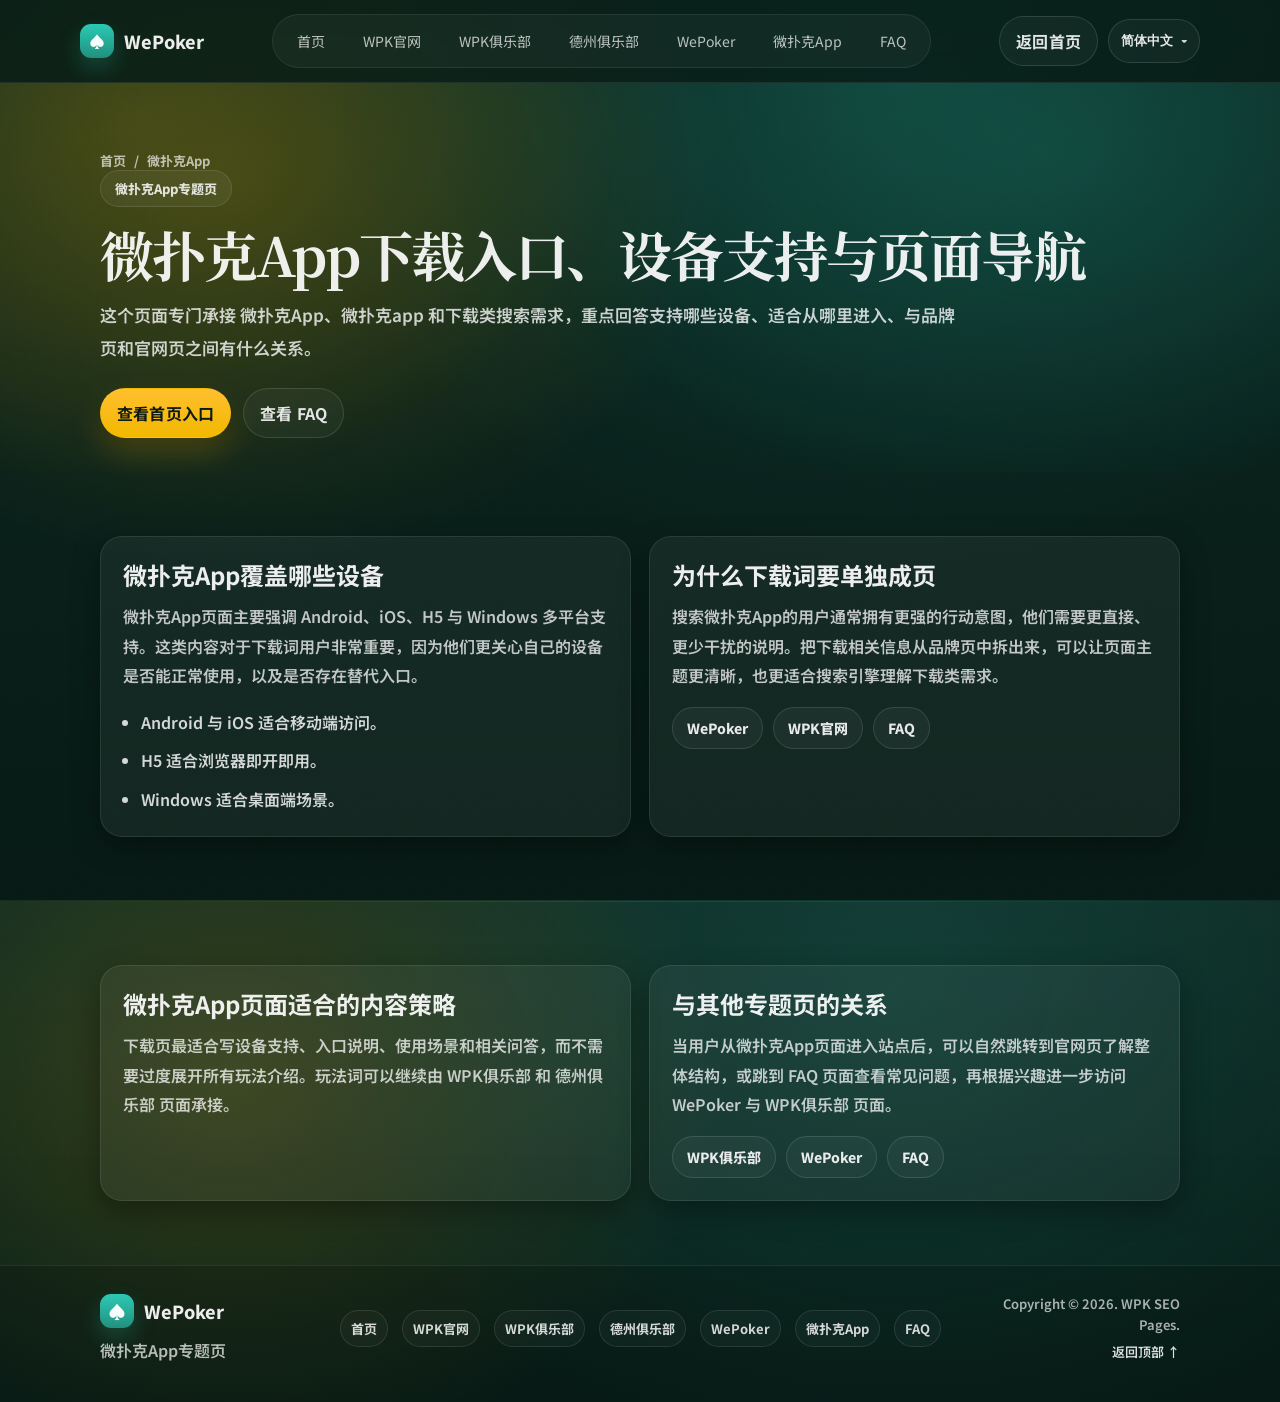
==== wepoker-app/index.html @ 03ce66b7 "feat: add multi-page seo landing pages" ====
<!doctype html>
<html lang="zh-CN">
  <head>
    <meta charset="UTF-8" />
    <meta name="viewport" content="width=device-width,initial-scale=1" />
    <title>微扑克App页面 - 微扑克App下载、设备支持与入口说明</title>
    <meta
      name="description"
      content="微扑克App页面聚焦微扑克App下载意图，说明 Android、iOS、H5、Windows 多平台支持、入口结构与相关页面，适合承接 微扑克app 与下载类关键词。"
    />
    <meta name="robots" content="index,follow,max-image-preview:large" />
    <link rel="canonical" href="https://wpk-seo.pages.dev/wepoker-app/" />
    <meta property="og:type" content="website" />
    <meta property="og:title" content="微扑克App页面 - 微扑克App下载、设备支持与入口说明" />
    <meta
      property="og:description"
      content="聚焦微扑克App下载意图，说明 Android、iOS、H5、Windows 多平台支持与入口结构。"
    />
    <meta property="og:url" content="https://wpk-seo.pages.dev/wepoker-app/" />
    <meta property="og:image" content="https://wpk-seo.pages.dev/static/banner_1_mobile.png" />
    <meta name="twitter:card" content="summary_large_image" />
    <script type="application/ld+json">
      {
        "@context": "https://schema.org",
        "@type": "WebPage",
        "name": "微扑克App页面",
        "url": "https://wpk-seo.pages.dev/wepoker-app/",
        "description": "微扑克App页面聚焦微扑克App下载意图，说明 Android、iOS、H5、Windows 多平台支持与入口结构。",
        "inLanguage": "zh-CN"
      }
    </script>
    <link rel="preconnect" href="https://fonts.googleapis.com" />
    <link rel="preconnect" href="https://fonts.gstatic.com" crossorigin />
    <link
      href="https://fonts.googleapis.com/css2?family=Noto+Sans+SC:wght@300;400;500;600;700&family=Noto+Serif+SC:wght@400;600;700&display=swap"
      rel="stylesheet"
    />
    <link rel="stylesheet" href="../styles/site.css" />
  </head>
  <body>
    <div class="grain" aria-hidden="true"></div>
    <header class="topbar" data-topbar>
      <div class="container topbar-inner">
        <a class="brand" href="/" aria-label="返回首页"><span class="brand-mark" aria-hidden="true">♠</span><span class="brand-text">WePoker</span></a>
        <nav class="nav" aria-label="站点导航">
          <a class="nav-link" href="/">首页</a><a class="nav-link" href="/wpk/">WPK官网</a><a class="nav-link" href="/wpk-club/">WPK俱乐部</a><a class="nav-link" href="/dezhou-club/">德州俱乐部</a><a class="nav-link" href="/wepoker/">WePoker</a><a class="nav-link" href="/wepoker-app/">微扑克App</a><a class="nav-link" href="/faq/">FAQ</a>
        </nav>
        <div class="topbar-actions">
          <a class="btn btn-ghost topbar-download" href="/">返回首页</a>
          <button class="btn btn-ghost topbar-support" type="button" data-topbar-support>在线客服</button>
          <button class="icon-btn" type="button" data-menu-trigger aria-label="打开菜单" aria-expanded="false" aria-controls="mobile-menu"><span class="burger" aria-hidden="true"><span></span></span></button>
          <div class="lang" data-lang>
            <button class="lang-btn" type="button" data-lang-btn aria-expanded="false" aria-controls="lang-menu"><span class="lang-btn-label" data-lang-label>简体中文</span><span class="lang-caret" aria-hidden="true">▾</span></button>
            <div class="lang-menu" id="lang-menu" data-lang-menu hidden>
              <button class="lang-item" type="button" data-lang-item="简体中文">简体中文</button>
              <button class="lang-item" type="button" data-lang-item="繁体中文">繁体中文</button>
              <button class="lang-item" type="button" data-lang-item="English">English</button>
            </div>
          </div>
        </div>
      </div>
      <div class="mobile-menu" id="mobile-menu" data-mobile-menu hidden>
        <div class="container mobile-menu-inner">
          <a class="mobile-link" href="/">首页</a><a class="mobile-link" href="/wpk/">WPK官网</a><a class="mobile-link" href="/wpk-club/">WPK俱乐部</a><a class="mobile-link" href="/dezhou-club/">德州俱乐部</a><a class="mobile-link" href="/wepoker/">WePoker</a><a class="mobile-link" href="/wepoker-app/">微扑克App</a><a class="mobile-link" href="/faq/">FAQ</a>
        </div>
      </div>
    </header>
    <main>
      <section class="page-hero">
        <div class="container">
          <div class="breadcrumb"><a href="/">首页</a><span>/</span><span>微扑克App</span></div>
          <div class="page-kicker">微扑克App专题页</div>
          <h1 class="page-title">微扑克App下载入口、设备支持与页面导航</h1>
          <p class="page-lead">这个页面专门承接 微扑克App、微扑克app 和下载类搜索需求，重点回答支持哪些设备、适合从哪里进入、与品牌页和官网页之间有什么关系。</p>
          <div class="page-actions"><a class="btn btn-primary" href="/">查看首页入口</a><a class="btn btn-ghost" href="/faq/">查看 FAQ</a></div>
        </div>
      </section>
      <section class="section">
        <div class="container page-grid">
          <article class="content-card">
            <h2>微扑克App覆盖哪些设备</h2>
            <p>微扑克App页面主要强调 Android、iOS、H5 与 Windows 多平台支持。这类内容对于下载词用户非常重要，因为他们更关心自己的设备是否能正常使用，以及是否存在替代入口。</p>
            <ul class="page-list">
              <li>Android 与 iOS 适合移动端访问。</li>
              <li>H5 适合浏览器即开即用。</li>
              <li>Windows 适合桌面端场景。</li>
            </ul>
          </article>
          <article class="content-card">
            <h2>为什么下载词要单独成页</h2>
            <p>搜索微扑克App的用户通常拥有更强的行动意图，他们需要更直接、更少干扰的说明。把下载相关信息从品牌页中拆出来，可以让页面主题更清晰，也更适合搜索引擎理解下载类需求。</p>
            <div class="inline-links"><a href="/wepoker/">WePoker</a><a href="/wpk/">WPK官网</a><a href="/faq/">FAQ</a></div>
          </article>
        </div>
      </section>
      <section class="section alt">
        <div class="container page-grid">
          <article class="content-card">
            <h2>微扑克App页面适合的内容策略</h2>
            <p>下载页最适合写设备支持、入口说明、使用场景和相关问答，而不需要过度展开所有玩法介绍。玩法词可以继续由 WPK俱乐部 和 德州俱乐部 页面承接。</p>
          </article>
          <article class="content-card">
            <h2>与其他专题页的关系</h2>
            <p>当用户从微扑克App页面进入站点后，可以自然跳转到官网页了解整体结构，或跳到 FAQ 页面查看常见问题，再根据兴趣进一步访问 WePoker 与 WPK俱乐部 页面。</p>
            <div class="inline-links"><a href="/wpk-club/">WPK俱乐部</a><a href="/wepoker/">WePoker</a><a href="/faq/">FAQ</a></div>
          </article>
        </div>
      </section>
    </main>
    <footer class="footer">
      <div class="container footer-inner">
        <div class="footer-brand"><div class="brand compact"><span class="brand-mark" aria-hidden="true">♠</span><span class="brand-text">WePoker</span></div><div class="footer-note">微扑克App专题页</div></div>
        <div class="footer-links"><a href="/">首页</a><a href="/wpk/">WPK官网</a><a href="/wpk-club/">WPK俱乐部</a><a href="/dezhou-club/">德州俱乐部</a><a href="/wepoker/">WePoker</a><a href="/wepoker-app/">微扑克App</a><a href="/faq/">FAQ</a></div>
        <div class="footer-meta"><div>Copyright © 2026. WPK SEO Pages.</div><a class="backtop" href="#">返回顶部 ↑</a></div>
      </div>
    </footer>
    <script type="module" src="../scripts/main.js"></script>
  </body>
</html>
---- styles/site.css ----
:root {
  --bg: #0a261f;
  --bg-2: #07201a;
  --panel: rgba(255, 255, 255, 0.06);
  --panel-2: rgba(255, 255, 255, 0.09);
  --text: rgba(255, 255, 255, 0.92);
  --muted: rgba(255, 255, 255, 0.72);
  --muted-2: rgba(255, 255, 255, 0.6);
  --gold: #f2b800;
  --gold-2: #ffbf2f;
  --mint: #2dd4bf;
  --shadow: 0 18px 50px rgba(0, 0, 0, 0.42);
  --shadow-soft: 0 10px 28px rgba(0, 0, 0, 0.34);
  --ring: 0 0 0 1px rgba(255, 255, 255, 0.12), 0 0 0 6px rgba(242, 184, 0, 0.14);
  --radius: 18px;
  --radius-sm: 14px;
  --container: 1120px;
  --serif: "Noto Serif SC", serif;
  --sans: "Noto Sans SC", ui-sans-serif, system-ui, -apple-system, "Segoe UI", sans-serif;
}

* {
  box-sizing: border-box;
}

html,
body {
  height: 100%;
}

html {
  scroll-behavior: smooth;
  background: radial-gradient(1000px 800px at 70% 10%, rgba(45, 212, 191, 0.13), transparent 60%),
    radial-gradient(900px 700px at 18% 20%, rgba(242, 184, 0, 0.18), transparent 55%),
    linear-gradient(180deg, var(--bg) 0%, #071a15 100%);
}

body {
  margin: 0;
  font-family: var(--sans);
  color: var(--text);
  overflow-x: hidden;
}

body.is-modal-open {
  overflow: hidden;
}

a {
  color: inherit;
  text-decoration: none;
}

:focus-visible {
  outline: 2px solid rgba(242, 184, 0, 0.85);
  outline-offset: 3px;
}

.container {
  width: 100%;
  max-width: var(--container);
  padding: 0 20px;
  margin: 0 auto;
}

.grain {
  position: fixed;
  inset: 0;
  pointer-events: none;
  opacity: 0.16;
  mix-blend-mode: overlay;
  background-image: url("data:image/svg+xml,%3Csvg xmlns='http://www.w3.org/2000/svg' width='120' height='120'%3E%3Cfilter id='n'%3E%3CfeTurbulence type='fractalNoise' baseFrequency='.9' numOctaves='2' stitchTiles='stitch'/%3E%3C/filter%3E%3Crect width='120' height='120' filter='url(%23n)' opacity='.25'/%3E%3C/svg%3E");
}

.topbar {
  position: sticky;
  top: 0;
  z-index: 50;
  backdrop-filter: blur(14px);
  background: rgba(8, 27, 22, 0.72);
  border-bottom: 1px solid rgba(255, 255, 255, 0.08);
}

.topbar-inner {
  display: flex;
  align-items: center;
  justify-content: space-between;
  gap: 18px;
  padding: 14px 0;
}

.brand {
  display: inline-flex;
  align-items: center;
  gap: 10px;
  font-weight: 800;
  letter-spacing: 0.2px;
}

.brand.compact {
  font-size: 18px;
}

.brand-mark {
  width: 34px;
  height: 34px;
  display: grid;
  place-items: center;
  border-radius: 11px;
  background: linear-gradient(180deg, rgba(45, 212, 191, 0.94), rgba(45, 212, 191, 0.62));
  color: rgba(255, 255, 255, 0.96);
  box-shadow: 0 10px 22px rgba(45, 212, 191, 0.22);
}

.brand-text {
  font-size: 18px;
}

.nav {
  display: flex;
  gap: 18px;
  align-items: center;
  padding: 8px 14px;
  border-radius: 999px;
  background: rgba(255, 255, 255, 0.04);
  border: 1px solid rgba(255, 255, 255, 0.08);
}

.nav-link {
  font-size: 14px;
  color: var(--muted);
  padding: 8px 10px;
  border-radius: 999px;
  transition: background 180ms ease, color 180ms ease;
}

.nav-link:hover {
  color: rgba(255, 255, 255, 0.92);
  background: rgba(255, 255, 255, 0.07);
}

.nav-link.is-active {
  color: rgba(255, 255, 255, 0.94);
  background: rgba(242, 184, 0, 0.14);
  box-shadow: 0 0 0 1px rgba(242, 184, 0, 0.2) inset;
}

.topbar-actions {
  display: flex;
  gap: 10px;
  align-items: center;
}

.topbar-support {
  display: none;
}

.lang {
  position: relative;
}

.lang-btn {
  display: inline-flex;
  align-items: center;
  gap: 8px;
  height: 44px;
  padding: 0 12px;
  border-radius: 999px;
  border: 1px solid rgba(255, 255, 255, 0.12);
  background: rgba(255, 255, 255, 0.04);
  color: rgba(255, 255, 255, 0.9);
  font-weight: 800;
  cursor: pointer;
  transition: background 160ms ease, transform 160ms ease;
}

.lang-btn:hover {
  background: rgba(255, 255, 255, 0.07);
  transform: translateY(-1px);
}

.lang-btn-label {
  font-size: 13px;
  white-space: nowrap;
}

.lang-caret {
  font-size: 12px;
  opacity: 0.9;
}

.lang-menu {
  position: absolute;
  right: 0;
  top: calc(100% + 10px);
  min-width: 140px;
  padding: 8px;
  border-radius: 16px;
  background: rgba(8, 27, 22, 0.92);
  border: 1px solid rgba(255, 255, 255, 0.12);
  box-shadow: var(--shadow);
  backdrop-filter: blur(14px);
}

.lang-item {
  width: 100%;
  text-align: left;
  padding: 10px 10px;
  border-radius: 12px;
  background: transparent;
  border: 0;
  color: rgba(255, 255, 255, 0.9);
  font-weight: 700;
  cursor: pointer;
  font-family: var(--sans);
}

.lang-item:hover {
  background: rgba(255, 255, 255, 0.06);
}

.btn {
  display: inline-flex;
  align-items: center;
  justify-content: center;
  gap: 10px;
  border-radius: 999px;
  padding: 12px 16px;
  font-weight: 700;
  letter-spacing: 0.2px;
  border: 1px solid transparent;
  transition: transform 160ms ease, box-shadow 160ms ease, background 160ms ease, border-color 160ms ease,
    color 160ms ease;
  user-select: none;
}

.btn:active {
  transform: translateY(1px);
}

.btn-primary {
  color: #0d1a16;
  background: linear-gradient(180deg, var(--gold-2), var(--gold));
  box-shadow: 0 14px 30px rgba(242, 184, 0, 0.22), 0 6px 12px rgba(0, 0, 0, 0.28);
}

.btn-primary:hover {
  box-shadow: 0 16px 38px rgba(242, 184, 0, 0.26), 0 8px 18px rgba(0, 0, 0, 0.32);
  transform: translateY(-1px);
}

.btn-ghost {
  color: rgba(255, 255, 255, 0.88);
  background: rgba(255, 255, 255, 0.04);
  border-color: rgba(255, 255, 255, 0.12);
}

.btn-ghost:hover {
  background: rgba(255, 255, 255, 0.07);
  transform: translateY(-1px);
}

.icon-btn {
  width: 44px;
  height: 44px;
  border-radius: 14px;
  background: rgba(255, 255, 255, 0.04);
  border: 1px solid rgba(255, 255, 255, 0.12);
  cursor: pointer;
  display: grid;
  place-items: center;
  transition: background 160ms ease, transform 160ms ease;
}

.icon-btn:hover {
  background: rgba(255, 255, 255, 0.07);
  transform: translateY(-1px);
}

.burger {
  width: 18px;
  height: 12px;
  position: relative;
}

.burger::before,
.burger::after,
.burger span {
  content: "";
  position: absolute;
  left: 0;
  right: 0;
  height: 2px;
  border-radius: 2px;
  background: rgba(255, 255, 255, 0.84);
}

.burger::before {
  top: 0;
}

.burger::after {
  bottom: 0;
}

.burger span {
  top: 50%;
  transform: translateY(-50%);
}

.mobile-menu {
  border-top: 1px solid rgba(255, 255, 255, 0.08);
  background: rgba(8, 27, 22, 0.9);
}

.mobile-menu-inner {
  padding: 14px 0 18px;
  display: grid;
  gap: 10px;
}

.mobile-link {
  padding: 14px 14px;
  border-radius: 16px;
  background: rgba(255, 255, 255, 0.04);
  border: 1px solid rgba(255, 255, 255, 0.08);
  color: rgba(255, 255, 255, 0.9);
}

.hero {
  position: relative;
  padding: 54px 0 32px;
  overflow: hidden;
}

.hero::before {
  content: "";
  position: absolute;
  inset: 0;
  background: url("/static/banner_1_bg.png") center / cover no-repeat;
  opacity: 0.26;
  filter: saturate(1.05) contrast(1.05);
  pointer-events: none;
}

.hero::after {
  content: "";
  position: absolute;
  inset: 0;
  background: radial-gradient(900px 700px at 80% 10%, rgba(45, 212, 191, 0.14), transparent 60%),
    radial-gradient(900px 700px at 15% 20%, rgba(242, 184, 0, 0.16), transparent 55%),
    linear-gradient(180deg, rgba(7, 26, 21, 0.22), rgba(7, 26, 21, 0.62));
  pointer-events: none;
}

.hero-grid {
  display: grid;
  grid-template-columns: 1fr;
  gap: 28px;
  align-items: center;
  position: relative;
  z-index: 1;
}

.hero-copy {
  width: 100%;
}

.trust-row {
  display: flex;
  flex-wrap: wrap;
  gap: 10px;
  margin-bottom: 18px;
}

.trust-badge {
  display: inline-flex;
  align-items: center;
  gap: 10px;
  padding: 10px 14px;
  border-radius: 999px;
  background: rgba(255, 255, 255, 0.04);
  border: 1px solid rgba(255, 255, 255, 0.1);
  color: rgba(255, 255, 255, 0.84);
  font-weight: 700;
  font-size: 13px;
}

.trust-badge.subtle {
  background: rgba(0, 0, 0, 0.16);
}

.trust-dot {
  width: 10px;
  height: 10px;
  border-radius: 50%;
  background: var(--gold);
  box-shadow: 0 0 0 5px rgba(242, 184, 0, 0.18);
}

.trust-dot.alt {
  background: var(--mint);
  box-shadow: 0 0 0 5px rgba(45, 212, 191, 0.16);
}

.hero-title {
  margin: 0;
  font-family: var(--serif);
  font-size: clamp(42px, 6vw, 74px);
  line-height: 1.02;
  letter-spacing: -0.8px;
  white-space: nowrap;
  word-break: keep-all;
}

.hero-title-en {
  color: rgba(255, 255, 255, 0.94);
}

.hero-title-cn {
  color: var(--gold);
  margin-left: 10px;
  text-shadow: 0 18px 48px rgba(242, 184, 0, 0.22);
}

.hero-subtitle {
  margin: 16px 0 0;
  font-size: clamp(24px, 3.3vw, 46px);
  font-weight: 900;
  letter-spacing: -0.3px;
}

.hero-tagline {
  margin: 14px 0 0;
  color: var(--muted);
  font-weight: 600;
  font-size: 16px;
}

.cta {
  display: flex;
  flex-wrap: wrap;
  gap: 14px;
  margin-top: 26px;
}

.hero-notes {
  margin-top: 22px;
  display: grid;
  grid-template-columns: 1fr 1fr;
  gap: 14px;
}

.hero-slogan-row {
  display: none;
  margin: 10px 0 0;
}

.hero-slogan {
  display: block;
  width: min(320px, 60vw);
  max-width: 100%;
  height: auto;
}

.hero-media {
  display: flex;
  justify-content: center;
  align-items: center;
  margin-top: 22px;
}

.hero-phone-frame {
  width: clamp(280px, 40vw, 440px);
  border-radius: 28px;
  padding: 0;
  background: transparent;
  border: 0;
  box-shadow: none;
}

.hero-phone {
  display: block;
  width: 100%;
  height: auto;
  max-height: min(620px, calc(100vh - 220px));
  object-fit: contain;
  border-radius: 0;
  box-shadow: none;
}

.note {
  padding: 14px 16px;
  border-radius: var(--radius-sm);
  background: rgba(255, 255, 255, 0.04);
  border: 1px solid rgba(255, 255, 255, 0.1);
  box-shadow: 0 10px 22px rgba(0, 0, 0, 0.22);
}

.note-k {
  font-size: 12px;
  font-weight: 800;
  letter-spacing: 0.4px;
  color: rgba(255, 255, 255, 0.82);
}

.note-v {
  margin-top: 6px;
  font-size: 14px;
  color: rgba(255, 255, 255, 0.74);
  font-weight: 600;
}

.qr-card {
  position: relative;
  border-radius: 26px;
  padding: 16px;
  background: linear-gradient(180deg, rgba(255, 255, 255, 0.06), rgba(255, 255, 255, 0.02));
  border: 1px solid rgba(255, 255, 255, 0.12);
  box-shadow: var(--shadow);
  overflow: hidden;
}

.qr-card::before {
  content: "";
  position: absolute;
  inset: -30% -30% auto -30%;
  height: 240px;
  background: radial-gradient(circle at 30% 30%, rgba(45, 212, 191, 0.22), transparent 60%),
    radial-gradient(circle at 70% 10%, rgba(242, 184, 0, 0.26), transparent 55%);
  filter: blur(0px);
  opacity: 0.9;
}

.qr-top {
  position: relative;
  display: flex;
  align-items: center;
  justify-content: space-between;
  margin-bottom: 12px;
}

.qr-chip {
  padding: 8px 12px;
  border-radius: 999px;
  background: rgba(0, 0, 0, 0.22);
  border: 1px solid rgba(255, 255, 255, 0.12);
  font-weight: 800;
  color: rgba(255, 255, 255, 0.86);
  font-size: 13px;
}

.qr-arrow {
  width: 34px;
  height: 34px;
  display: grid;
  place-items: center;
  border-radius: 12px;
  background: rgba(255, 255, 255, 0.08);
  border: 1px solid rgba(255, 255, 255, 0.12);
  color: rgba(255, 255, 255, 0.86);
  font-size: 18px;
}

.qr-code {
  position: relative;
  width: 100%;
  aspect-ratio: 1 / 1;
  border-radius: 18px;
  background: linear-gradient(0deg, rgba(255, 255, 255, 0.95), rgba(255, 255, 255, 0.95));
  box-shadow: var(--shadow-soft);
  overflow: hidden;
}

.qr-code::before {
  content: "";
  position: absolute;
  inset: 18px;
  border-radius: 12px;
  background: repeating-linear-gradient(90deg, rgba(0, 0, 0, 0.78) 0 6px, rgba(0, 0, 0, 0) 6px 10px),
    repeating-linear-gradient(0deg, rgba(0, 0, 0, 0.74) 0 6px, rgba(0, 0, 0, 0) 6px 10px);
  mix-blend-mode: multiply;
  opacity: 0.18;
}

.qr-code::after {
  content: "";
  position: absolute;
  inset: 0;
  background: linear-gradient(135deg, rgba(0, 0, 0, 0.14), transparent 60%);
}

.qr-text {
  position: relative;
  margin-top: 12px;
  text-align: center;
  color: rgba(255, 255, 255, 0.86);
}

.qr-line {
  font-weight: 700;
  font-size: 13px;
}

.qr-em {
  margin: 8px 0;
  font-weight: 900;
  font-size: 24px;
  color: var(--gold);
}

.hero-decor {
  position: absolute;
  inset: 0;
  pointer-events: none;
}

.card-silhouette {
  position: absolute;
  left: -120px;
  top: 90px;
  width: 420px;
  height: 560px;
  border-radius: 42px;
  transform: rotate(-14deg);
  background: radial-gradient(140px 160px at 40% 30%, rgba(45, 212, 191, 0.16), transparent 65%),
    linear-gradient(180deg, rgba(255, 255, 255, 0.08), rgba(255, 255, 255, 0.02));
  border: 1px solid rgba(255, 255, 255, 0.08);
}

.glow {
  position: absolute;
  right: -220px;
  top: -160px;
  width: 520px;
  height: 520px;
  background: radial-gradient(circle at 30% 30%, rgba(242, 184, 0, 0.24), transparent 60%),
    radial-gradient(circle at 70% 60%, rgba(45, 212, 191, 0.2), transparent 55%);
  filter: blur(18px);
}

.section {
  padding: 64px 0;
  position: relative;
}

.section + .section::before {
  content: "";
  position: absolute;
  top: 0;
  left: 0;
  right: 0;
  height: 1px;
  background: linear-gradient(90deg, transparent, rgba(255, 255, 255, 0.08), transparent);
}

.section.alt {
  background: linear-gradient(180deg, rgba(255, 255, 255, 0.02), rgba(255, 255, 255, 0));
}

.section-grid {
  display: grid;
  grid-template-columns: 1.05fr 0.95fr;
  gap: 26px;
  align-items: center;
}

.section-head {
  max-width: 780px;
  margin-bottom: 22px;
}

.section-title {
  margin: 0;
  font-family: var(--serif);
  font-size: 34px;
  letter-spacing: -0.4px;
}

.section-lead {
  margin: 14px 0 0;
  color: var(--muted);
  line-height: 1.8;
  font-weight: 500;
}

.bullets {
  margin: 18px 0 0;
  padding-left: 18px;
  color: rgba(255, 255, 255, 0.76);
  line-height: 1.9;
  font-weight: 600;
}

.section-visual {
  display: flex;
  justify-content: center;
}

.visual-frame {
  width: min(420px, 100%);
  border-radius: 28px;
  padding: 26px 22px;
  background: radial-gradient(240px 220px at 30% 20%, rgba(242, 184, 0, 0.22), transparent 60%),
    radial-gradient(260px 260px at 70% 70%, rgba(45, 212, 191, 0.18), transparent 55%),
    rgba(255, 255, 255, 0.04);
  border: 1px solid rgba(255, 255, 255, 0.12);
  box-shadow: var(--shadow);
}

.visual-title {
  font-family: var(--serif);
  font-size: 34px;
  font-weight: 800;
  letter-spacing: -0.4px;
}

.visual-sub {
  margin-top: 10px;
  color: rgba(255, 255, 255, 0.78);
  font-weight: 600;
}

.visual-suits {
  margin-top: 18px;
  font-size: 32px;
  display: flex;
  gap: 12px;
}

.visual-suits span:nth-child(2) {
  color: rgba(255, 77, 109, 0.92);
}

.visual-suits span:nth-child(3) {
  color: rgba(255, 151, 58, 0.9);
}

.visual-suits span:nth-child(4) {
  color: rgba(96, 165, 250, 0.9);
}

.platform-grid {
  display: grid;
  grid-template-columns: repeat(4, 1fr);
  gap: 16px;
}

.platform-card {
  padding: 18px 16px;
  border-radius: 20px;
  background: rgba(255, 255, 255, 0.04);
  border: 1px solid rgba(255, 255, 255, 0.1);
  box-shadow: 0 10px 24px rgba(0, 0, 0, 0.24);
}

.platform-icon {
  font-size: 22px;
}

.platform-name {
  margin-top: 10px;
  font-weight: 900;
  letter-spacing: 0.2px;
}

.platform-desc {
  margin-top: 8px;
  color: rgba(255, 255, 255, 0.72);
  font-weight: 600;
  line-height: 1.6;
  font-size: 13px;
}

.feature-grid {
  display: grid;
  grid-template-columns: repeat(4, 1fr);
  gap: 16px;
  margin-top: 18px;
}

.feature-card {
  position: relative;
  border-radius: 22px;
  padding: 18px 16px 16px;
  background: rgba(255, 255, 255, 0.04);
  border: 1px solid rgba(255, 255, 255, 0.1);
  overflow: hidden;
  box-shadow: 0 10px 26px rgba(0, 0, 0, 0.26);
  transition: transform 170ms ease, box-shadow 170ms ease, border-color 170ms ease;
}

.feature-card::before {
  content: "";
  position: absolute;
  inset: -60% -30% auto -30%;
  height: 220px;
  background: radial-gradient(circle at 50% 40%, rgba(242, 184, 0, 0.18), transparent 62%),
    radial-gradient(circle at 25% 20%, rgba(45, 212, 191, 0.14), transparent 60%);
  opacity: 0.8;
}

.feature-card:hover {
  transform: translateY(-4px);
  border-color: rgba(242, 184, 0, 0.32);
  box-shadow: 0 18px 44px rgba(0, 0, 0, 0.34);
}

.feature-icon {
  position: relative;
  width: 44px;
  height: 44px;
  display: grid;
  place-items: center;
  border-radius: 16px;
  background: rgba(0, 0, 0, 0.18);
  border: 1px solid rgba(255, 255, 255, 0.12);
  font-size: 18px;
}

.feature-name {
  position: relative;
  margin-top: 14px;
  font-weight: 900;
  letter-spacing: 0.2px;
  font-size: 16px;
}

.feature-desc {
  position: relative;
  margin-top: 8px;
  color: rgba(255, 255, 255, 0.7);
  font-weight: 600;
  line-height: 1.65;
  font-size: 13px;
  min-height: 44px;
}

.feature-action {
  position: relative;
  margin-top: 14px;
  width: 100%;
}

.feature-action .btn {
  width: 100%;
  padding: 11px 14px;
}

.faq {
  display: grid;
  gap: 10px;
  margin-top: 18px;
}

.faq-item {
  border-radius: 20px;
  background: rgba(255, 255, 255, 0.04);
  border: 1px solid rgba(255, 255, 255, 0.1);
  overflow: hidden;
}

.faq-q {
  width: 100%;
  text-align: left;
  display: flex;
  justify-content: space-between;
  gap: 18px;
  align-items: center;
  padding: 16px 16px;
  font-weight: 900;
  background: transparent;
  border: 0;
  cursor: pointer;
  color: rgba(255, 255, 255, 0.92);
  font-family: var(--sans);
}

.faq-q:hover {
  background: rgba(255, 255, 255, 0.04);
}

.faq-chevron {
  width: 30px;
  height: 30px;
  display: grid;
  place-items: center;
  border-radius: 12px;
  background: rgba(0, 0, 0, 0.18);
  border: 1px solid rgba(255, 255, 255, 0.12);
  transition: transform 160ms ease;
}

.faq-item[data-open="true"] .faq-chevron {
  transform: rotate(90deg);
}

.faq-a {
  padding: 0 16px 16px;
  color: rgba(255, 255, 255, 0.74);
  line-height: 1.75;
  font-weight: 600;
  display: none;
}

.faq-item[data-open="true"] .faq-a {
  display: block;
}

.footer {
  padding: 28px 0 40px;
  border-top: 1px solid rgba(255, 255, 255, 0.08);
  background: rgba(0, 0, 0, 0.16);
}

.contact-float {
  position: fixed;
  right: 18px;
  bottom: 18px;
  z-index: 80;
  display: grid;
  justify-items: end;
  gap: 12px;
}

.contact-backdrop {
  position: fixed;
  inset: 0;
  z-index: 70;
  background: rgba(0, 0, 0, 0.42);
  backdrop-filter: blur(6px);
  opacity: 0;
  pointer-events: none;
  transition: opacity 160ms ease;
}

.contact-backdrop.is-visible {
  opacity: 1;
  pointer-events: auto;
}

.contact-float-btn {
  display: inline-flex;
  align-items: center;
  gap: 10px;
  padding: 12px 14px;
  border-radius: 999px;
  border: 1px solid rgba(242, 184, 0, 0.22);
  background: linear-gradient(180deg, rgba(242, 184, 0, 0.94), rgba(242, 184, 0, 0.72));
  color: #0b1915;
  font-weight: 900;
  cursor: pointer;
  box-shadow: 0 18px 46px rgba(0, 0, 0, 0.34);
  transition: transform 160ms ease, box-shadow 160ms ease, filter 160ms ease;
}

.contact-float-btn:hover {
  transform: translateY(-2px);
  box-shadow: 0 20px 56px rgba(0, 0, 0, 0.4);
  filter: brightness(1.02);
}

.contact-float-icon {
  width: 34px;
  height: 34px;
  border-radius: 13px;
  display: grid;
  place-items: center;
  background: rgba(0, 0, 0, 0.16);
  border: 1px solid rgba(0, 0, 0, 0.16);
}

.contact-float-label {
  font-size: 14px;
  letter-spacing: 0.3px;
}

.contact-float-panel {
  position: fixed;
  left: 50%;
  right: auto;
  bottom: 12px;
  width: min(420px, calc(100vw - 24px));
  max-width: 520px;
  margin: 0 auto;
  border-radius: 22px 22px 18px 18px;
  padding: 14px 14px calc(14px + env(safe-area-inset-bottom, 0px));
  background: rgba(8, 27, 22, 0.9);
  border: 1px solid rgba(255, 255, 255, 0.12);
  backdrop-filter: blur(14px);
  box-shadow: var(--shadow);
  transform-origin: 50% 100%;
  transform: translate(-50%, 110%);
  opacity: 0;
  pointer-events: none;
  transition: opacity 180ms ease, transform 220ms cubic-bezier(0.2, 0.9, 0.22, 1);
}

.contact-float[data-open="true"] .contact-float-panel {
  opacity: 1;
  transform: translate(-50%, 0);
  pointer-events: auto;
}

.contact-float[data-open="true"] .contact-float-btn {
  opacity: 0;
  pointer-events: none;
}

.contact-float-handle {
  width: 44px;
  height: 5px;
  border-radius: 99px;
  background: rgba(255, 255, 255, 0.22);
  margin: 2px auto 10px;
}

.contact-float-panel-top {
  display: flex;
  align-items: center;
  justify-content: space-between;
  gap: 12px;
}

.contact-float-panel-title {
  font-family: var(--serif);
  font-weight: 900;
  letter-spacing: -0.2px;
  font-size: 18px;
}

.contact-float-close {
  width: 34px;
  height: 34px;
  border-radius: 12px;
  border: 1px solid rgba(255, 255, 255, 0.1);
  background: rgba(255, 255, 255, 0.02);
  color: rgba(255, 255, 255, 0.9);
  cursor: pointer;
  font-size: 20px;
  line-height: 1;
}

.contact-float-close:hover {
  background: rgba(255, 255, 255, 0.06);
}

.contact-float-panel-sub {
  margin-top: 8px;
  color: rgba(255, 255, 255, 0.72);
  font-weight: 700;
  font-size: 13px;
}

.contact-float-qr-card {
  margin-top: 12px;
  border-radius: 18px;
  background: rgba(255, 255, 255, 0.95);
  border: 1px solid rgba(255, 255, 255, 0.12);
  padding: 14px;
}

.contact-float-qr-card img {
  display: block;
  width: 100%;
  aspect-ratio: 1 / 1;
  height: auto;
  object-fit: contain;
  border-radius: 12px;
  box-shadow: none;
}

.contact-float-hint {
  color: rgba(0, 0, 0, 0.72);
  font-weight: 600;
  line-height: 1.6;
  font-size: 13px;
}

.contact-float-actions {
  margin-top: 12px;
  display: grid;
  gap: 10px;
}

.contact-float-row {
  display: flex;
  align-items: center;
  justify-content: space-between;
  gap: 12px;
}

.contact-float-row-copy {
  min-width: 0;
}

.contact-float-row-k {
  color: rgba(255, 255, 255, 0.66);
  font-weight: 700;
  font-size: 12px;
}

.contact-float-row-v {
  margin-top: 4px;
  color: rgba(255, 255, 255, 0.9);
  font-weight: 800;
  font-size: 13px;
  letter-spacing: 0.2px;
  overflow: hidden;
  text-overflow: ellipsis;
  white-space: nowrap;
}

.contact-float-row-em {
  font-size: 14px;
  font-weight: 900;
}

.contact-float-id {
  display: flex;
  gap: 6px;
  align-items: baseline;
  min-width: 0;
}

.contact-float-id-k {
  color: rgba(255, 255, 255, 0.66);
  font-weight: 700;
  font-size: 12px;
}

.contact-float-id-v {
  color: rgba(255, 255, 255, 0.9);
  font-weight: 900;
  font-size: 14px;
  letter-spacing: 0.2px;
}

.contact-float-copy {
  padding: 10px 12px;
  border-radius: 14px;
}

.contact-float-copy:disabled {
  opacity: 0.55;
  cursor: not-allowed;
}

.contact-float-toast {
  margin-top: 10px;
  color: rgba(255, 255, 255, 0.86);
  font-weight: 700;
  font-size: 12px;
  text-align: center;
  padding: 8px 10px;
  border-radius: 14px;
  background: rgba(0, 0, 0, 0.22);
  border: 1px solid rgba(255, 255, 255, 0.12);
}

.contact-float-panel-foot {
  margin-top: 10px;
  color: rgba(255, 255, 255, 0.66);
  font-weight: 600;
  font-size: 12px;
}

.footer-inner {
  display: grid;
  grid-template-columns: 1fr auto 1fr;
  gap: 24px;
  align-items: center;
}

.footer-note {
  margin-top: 10px;
  color: rgba(255, 255, 255, 0.7);
  font-weight: 600;
}

.footer-links {
  display: flex;
  flex-wrap: wrap;
  gap: 10px 14px;
  justify-content: center;
}

.footer-links a {
  padding: 8px 10px;
  border-radius: 999px;
  border: 1px solid rgba(255, 255, 255, 0.1);
  background: rgba(255, 255, 255, 0.03);
  color: rgba(255, 255, 255, 0.82);
  font-weight: 700;
  font-size: 13px;
}

.footer-links a:hover {
  background: rgba(255, 255, 255, 0.06);
}

.footer-meta {
  text-align: right;
  color: rgba(255, 255, 255, 0.66);
  font-weight: 600;
  line-height: 1.6;
  font-size: 13px;
  display: grid;
  justify-items: end;
  gap: 6px;
}

.backtop {
  display: inline-block;
  color: rgba(255, 255, 255, 0.86);
}

.breadcrumb {
  display: flex;
  flex-wrap: wrap;
  gap: 8px;
  align-items: center;
  color: rgba(255, 255, 255, 0.66);
  font-size: 13px;
  font-weight: 700;
}

.breadcrumb a:hover {
  color: rgba(255, 255, 255, 0.92);
}

.page-hero {
  position: relative;
  padding: 68px 0 34px;
}

.page-hero::before {
  content: "";
  position: absolute;
  inset: 0;
  background: radial-gradient(900px 600px at 82% 18%, rgba(45, 212, 191, 0.14), transparent 60%),
    radial-gradient(900px 680px at 10% 10%, rgba(242, 184, 0, 0.14), transparent 55%);
  pointer-events: none;
}

.page-hero .container {
  position: relative;
  z-index: 1;
}

.page-kicker {
  display: inline-flex;
  align-items: center;
  gap: 10px;
  padding: 8px 14px;
  border-radius: 999px;
  background: rgba(255, 255, 255, 0.05);
  border: 1px solid rgba(255, 255, 255, 0.1);
  color: rgba(255, 255, 255, 0.84);
  font-size: 13px;
  font-weight: 800;
}

.page-title {
  margin: 18px 0 0;
  font-family: var(--serif);
  font-size: clamp(34px, 5vw, 54px);
  line-height: 1.08;
  letter-spacing: -0.04em;
}

.page-lead {
  max-width: 860px;
  margin: 16px 0 0;
  color: rgba(255, 255, 255, 0.78);
  font-size: 17px;
  line-height: 1.9;
  font-weight: 600;
}

.page-actions {
  display: flex;
  flex-wrap: wrap;
  gap: 12px;
  margin-top: 24px;
}

.page-grid {
  display: grid;
  grid-template-columns: repeat(2, minmax(0, 1fr));
  gap: 18px;
}

.content-card,
.topic-card {
  border-radius: 22px;
  padding: 22px;
  background: rgba(255, 255, 255, 0.05);
  border: 1px solid rgba(255, 255, 255, 0.09);
  box-shadow: var(--shadow-soft);
}

.content-card h2,
.topic-card h3 {
  margin: 0 0 12px;
  font-size: 24px;
  line-height: 1.3;
}

.content-card p,
.topic-card p {
  margin: 0;
  color: rgba(255, 255, 255, 0.74);
  line-height: 1.85;
  font-weight: 600;
}

.page-list {
  margin: 16px 0 0;
  padding-left: 18px;
  color: rgba(255, 255, 255, 0.82);
  line-height: 1.9;
  font-weight: 600;
}

.page-list li + li {
  margin-top: 8px;
}

.inline-links {
  display: flex;
  flex-wrap: wrap;
  gap: 10px;
  margin-top: 16px;
}

.inline-links a {
  display: inline-flex;
  align-items: center;
  justify-content: center;
  min-height: 42px;
  padding: 10px 14px;
  border-radius: 999px;
  background: rgba(255, 255, 255, 0.04);
  border: 1px solid rgba(255, 255, 255, 0.12);
  color: rgba(255, 255, 255, 0.9);
  font-weight: 800;
  font-size: 14px;
}

.inline-links a:hover {
  background: rgba(255, 255, 255, 0.08);
}

.topic-grid {
  display: grid;
  grid-template-columns: repeat(3, minmax(0, 1fr));
  gap: 18px;
}

.topic-card {
  display: grid;
  gap: 14px;
}

.topic-card p {
  min-height: 72px;
}

.topic-card .btn {
  justify-self: start;
}

[data-reveal] {
  opacity: 0;
  transform: translateY(14px);
  transition: opacity 520ms ease, transform 520ms ease;
}

[data-reveal].is-visible {
  opacity: 1;
  transform: translateY(0);
}

@media (max-width: 899px) {
  .topbar-inner {
    gap: 10px;
  }

  .brand-text {
    font-size: 16px;
  }

  .topbar-actions {
    gap: 8px;
    flex-wrap: nowrap;
  }

  .nav {
    display: none;
  }

  .topbar-download {
    display: none;
  }

  .topbar-support {
    display: inline-flex;
    height: 44px;
    padding: 0 12px;
    font-size: 13px;
    white-space: nowrap;
  }

  .lang-btn-label {
    display: none;
  }

  .lang-btn {
    width: 44px;
    padding: 0;
    justify-content: center;
  }

  .lang-btn::before {
    content: "文";
    font-weight: 900;
    font-size: 14px;
    letter-spacing: 0;
  }

  .hero {
    padding: 46px 0 26px;
  }

  .hero::before {
    background: url("/static/banner_1_bg_mobile.png") center / cover no-repeat;
    opacity: 0.26;
  }

  .hero::after {
    background: radial-gradient(900px 700px at 80% 10%, rgba(45, 212, 191, 0.12), transparent 60%),
      radial-gradient(900px 700px at 15% 20%, rgba(242, 184, 0, 0.12), transparent 55%),
      linear-gradient(90deg, rgba(7, 26, 21, 0.78), rgba(7, 26, 21, 0.54) 58%, rgba(7, 26, 21, 0.38));
  }

  .hero-grid {
    grid-template-columns: 1fr auto;
    gap: 16px;
    align-items: start;
  }

  .hero-copy {
    display: contents;
  }

  .hero-media {
    margin-top: 0;
    justify-content: flex-end;
    align-items: flex-start;
    align-self: center;
    grid-column: 2 / 3;
    grid-row: 2;
  }

  .hero-title,
  .hero-subtitle,
  .hero-tagline {
    display: none;
  }

  .trust-row {
    grid-column: 1 / -1;
    grid-row: 1;
    margin-bottom: 10px;
  }

  .trust-badge {
    padding: 8px 10px;
    font-size: 12px;
  }

  .trust-badge.subtle {
    display: none;
  }

  .hero-slogan-row {
    display: block;
    margin-top: 6px;
    grid-column: 1 / 2;
    grid-row: 2;
    align-self: center;
  }

  .hero-slogan {
    width: min(300px, 64vw);
  }

  .cta {
    grid-column: 1 / -1;
    grid-row: 3;
    margin-top: 14px;
  }

  .hero-notes {
    grid-column: 1 / -1;
    grid-row: 4;
    margin-top: 14px;
    gap: 10px;
    grid-template-columns: 1fr;
  }

  .hero-phone-frame {
    width: clamp(180px, 38vw, 270px);
  }

  .hero-phone {
    max-height: min(520px, calc(100vh - 280px));
  }

  .cta {
    display: grid;
    grid-template-columns: repeat(3, minmax(0, 1fr));
    gap: 10px;
  }

  .cta .btn {
    width: 100%;
    min-height: 44px;
    padding: 12px 10px;
    font-size: 13px;
    gap: 8px;
    white-space: nowrap;
  }

  .note {
    padding: 12px 12px;
    box-shadow: none;
  }

  .note-k {
    font-size: 11px;
  }

  .note-v {
    font-size: 13px;
  }

  .section-grid {
    grid-template-columns: 1fr;
  }

  .page-grid,
  .topic-grid {
    grid-template-columns: 1fr;
  }

  .page-hero {
    padding: 44px 0 20px;
  }

  .page-title {
    font-size: clamp(28px, 8vw, 40px);
  }

  .page-lead {
    font-size: 15px;
    line-height: 1.8;
  }

  .page-actions {
    display: grid;
    grid-template-columns: 1fr;
  }

  .platform-grid {
    grid-template-columns: repeat(2, 1fr);
  }

  .feature-grid {
    grid-template-columns: repeat(2, 1fr);
  }

  .footer-inner {
    grid-template-columns: 1fr;
    text-align: left;
    align-items: start;
  }

  .footer-meta {
    text-align: left;
    justify-items: start;
  }

  .footer-links {
    justify-content: flex-start;
  }
}

@media (min-width: 900px) {
  .contact-float-panel {
    left: 50%;
    right: auto;
    top: 50%;
    bottom: auto;
    width: min(480px, calc(100vw - 48px));
    border-radius: 24px;
    padding: 18px 22px;
    max-height: calc(100vh - 96px);
    overflow: auto;
    transform: translate(-50%, calc(-50% + 16px));
  }

  .contact-float[data-open="true"] .contact-float-panel {
    transform: translate(-50%, -50%);
  }

  .contact-float-panel-top {
    position: relative;
    justify-content: center;
    padding-right: 44px;
  }

  .contact-float-panel-title {
    width: 100%;
    text-align: center;
  }

  .contact-float-close {
    position: absolute;
    right: 0;
    top: 0;
  }

  .contact-float-handle {
    display: none;
  }

  .contact-float-qr-card {
    max-width: 310px;
    margin-left: auto;
    margin-right: auto;
    padding: 14px;
  }

  .contact-float-actions {
    max-width: 310px;
    margin-left: auto;
    margin-right: auto;
  }

  .contact-float-row-k {
    font-size: 14px;
  }

  .contact-float-row-v {
    font-size: 16px;
  }

  .contact-float-row-em {
    font-size: 17px;
  }

  .contact-float-toast {
    max-width: 310px;
    margin-left: auto;
    margin-right: auto;
  }

  .contact-float-copy {
    min-width: 110px;
  }

  .topbar-actions .icon-btn {
    display: none;
  }

  .topbar-support {
    display: none;
  }

  .hero {
    padding: 84px 0 64px;
    min-height: 760px;
    display: flex;
    align-items: center;
  }

  .hero-copy {
    max-width: 640px;
  }

  .hero-grid {
    grid-template-columns: 1.15fr 0.85fr;
    gap: 48px;
    align-items: center;
  }

  .hero::before {
    opacity: 0.58;
    background-position: center top;
  }

  .hero::after {
    background: radial-gradient(900px 700px at 80% 10%, rgba(45, 212, 191, 0.12), transparent 60%),
      radial-gradient(900px 700px at 15% 20%, rgba(242, 184, 0, 0.14), transparent 55%),
      linear-gradient(180deg, rgba(7, 26, 21, 0.14), rgba(7, 26, 21, 0.48));
  }

  .hero-media {
    justify-content: flex-end;
    margin-top: 0;
    align-self: stretch;
  }

  .hero-phone-frame {
    width: clamp(360px, 30vw, 520px);
    padding: 0;
  }

  .hero-phone {
    max-height: min(760px, calc(100vh - 160px));
  }
}

@media (max-width: 899px) {
  .contact-float-panel {
    left: 20vw;
    right: 20vw;
    width: auto;
    max-height: 74vh;
    overflow: auto;
    padding: 14px 14px calc(14px + env(safe-area-inset-bottom, 0px));
    bottom: 18px;
    transform: translateY(110%);
  }

  .contact-float[data-open="true"] .contact-float-panel {
    transform: translateY(0);
  }

  .contact-float-panel-top {
    position: relative;
    justify-content: center;
    padding-right: 44px;
  }

  .contact-float-panel-title {
    width: 100%;
    text-align: center;
  }

  .contact-float-close {
    position: absolute;
    right: 0;
    top: 0;
  }

  .contact-float-qr-card {
    max-width: 255px;
    margin-left: auto;
    margin-right: auto;
    padding: 10px;
  }

  .contact-float-qr-card + .contact-float-actions {
    margin-top: 16px;
  }

  .contact-float-actions {
    max-width: 255px;
    margin-left: auto;
    margin-right: auto;
    gap: 10px;
  }

  .contact-float-row:nth-child(2) {
    padding-bottom: 10px;
    border-bottom: 1px solid rgba(255, 255, 255, 0.1);
  }

  .contact-float-row:nth-child(3) {
    margin-top: 4px;
  }

  .contact-float-row-k {
    font-size: 12px;
  }

  .contact-float-row-v {
    font-size: 14px;
  }

  .contact-float-row-em {
    font-size: 15px;
  }

  .contact-float-copy {
    min-height: 34px;
    padding: 8px 8px;
    border-radius: 12px;
    font-size: 12px;
    min-width: 78px;
  }

  .contact-float-toast {
    max-width: 255px;
    margin-left: auto;
    margin-right: auto;
  }
}

@media (max-width: 520px) {
  .contact-float {
    right: 14px;
    bottom: 84px;
  }

  .contact-float-btn {
    padding: 12px 12px;
  }

  .contact-float-label {
    display: none;
  }

  .cta .btn {
    min-height: 42px;
    padding: 11px 8px;
    font-size: 12px;
  }

  .platform-grid {
    grid-template-columns: 1fr;
  }

  .feature-grid {
    grid-template-columns: 1fr;
  }
}

@media (max-width: 380px) {
  .topbar-support {
    padding: 0 10px;
    font-size: 12px;
  }
}

@media (max-width: 340px) {
  .hero-grid {
    grid-template-columns: 1fr;
  }

  .hero-media {
    justify-content: center;
    margin-top: 18px;
    grid-column: 1 / -1;
    grid-row: 2;
  }

  .hero-slogan-row {
    grid-column: 1 / -1;
    grid-row: 1;
  }
}
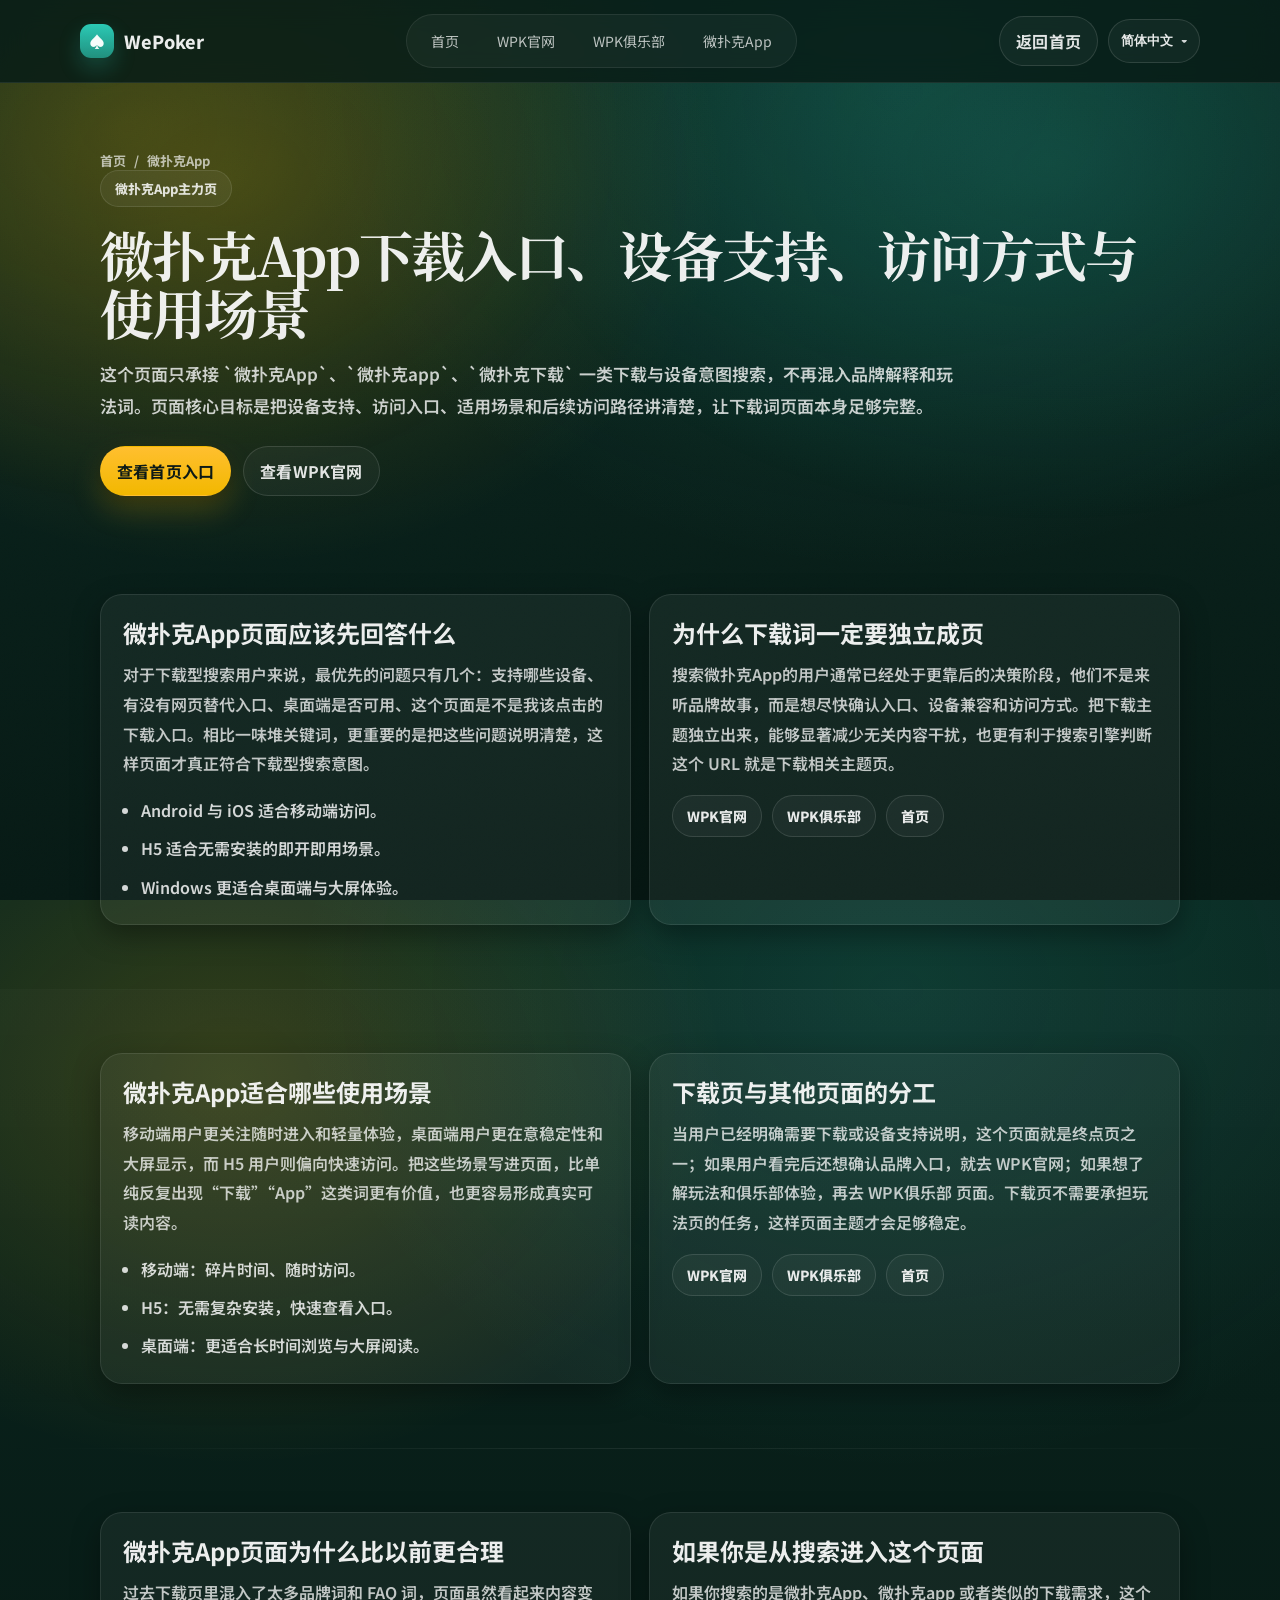
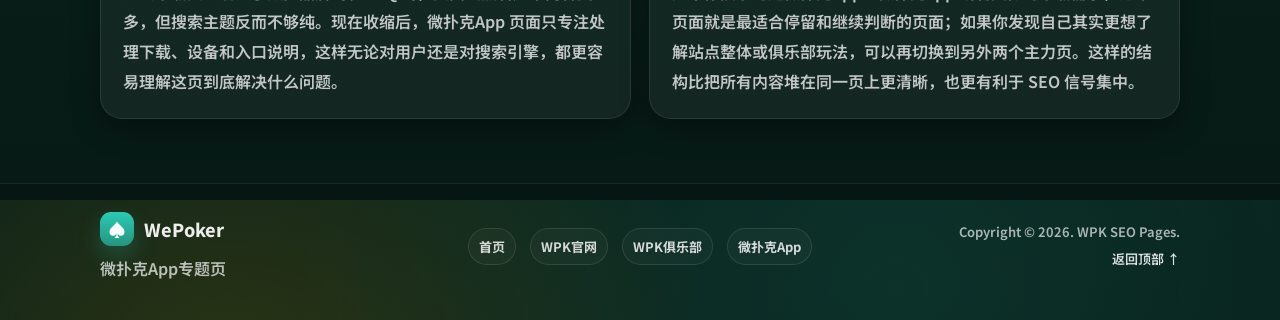
==== commit 282dd7e8: "refactor: consolidate seo into 3 main landing pages" ====
--- a/wepoker-app/index.html
+++ b/wepoker-app/index.html
@@ -3,18 +3,18 @@
   <head>
     <meta charset="UTF-8" />
     <meta name="viewport" content="width=device-width,initial-scale=1" />
-    <title>微扑克App页面 - 微扑克App下载、设备支持与入口说明</title>
+    <title>微扑克App下载页 - 微扑克App设备支持与访问入口说明</title>
     <meta
       name="description"
-      content="微扑克App页面聚焦微扑克App下载意图，说明 Android、iOS、H5、Windows 多平台支持、入口结构与相关页面，适合承接 微扑克app 与下载类关键词。"
+      content="微扑克App下载页聚焦微扑克App、微扑克app与下载类搜索，集中说明 Android、iOS、H5、Windows 设备支持、访问入口与使用场景。"
     />
     <meta name="robots" content="index,follow,max-image-preview:large" />
     <link rel="canonical" href="https://wpk-seo.pages.dev/wepoker-app/" />
     <meta property="og:type" content="website" />
-    <meta property="og:title" content="微扑克App页面 - 微扑克App下载、设备支持与入口说明" />
+    <meta property="og:title" content="微扑克App下载页 - 微扑克App设备支持与访问入口说明" />
     <meta
       property="og:description"
-      content="聚焦微扑克App下载意图，说明 Android、iOS、H5、Windows 多平台支持与入口结构。"
+      content="聚焦微扑克App与下载类搜索，说明 Android、iOS、H5、Windows 设备支持、访问入口与使用场景。"
     />
     <meta property="og:url" content="https://wpk-seo.pages.dev/wepoker-app/" />
     <meta property="og:image" content="https://wpk-seo.pages.dev/static/banner_1_mobile.png" />
@@ -23,9 +23,9 @@
       {
         "@context": "https://schema.org",
         "@type": "WebPage",
-        "name": "微扑克App页面",
+        "name": "微扑克App下载页",
         "url": "https://wpk-seo.pages.dev/wepoker-app/",
-        "description": "微扑克App页面聚焦微扑克App下载意图，说明 Android、iOS、H5、Windows 多平台支持与入口结构。",
+        "description": "微扑克App下载页聚焦微扑克App与下载类搜索，说明 Android、iOS、H5、Windows 设备支持、访问入口与使用场景。",
         "inLanguage": "zh-CN"
       }
     </script>
@@ -43,7 +43,7 @@
       <div class="container topbar-inner">
         <a class="brand" href="/" aria-label="返回首页"><span class="brand-mark" aria-hidden="true">♠</span><span class="brand-text">WePoker</span></a>
         <nav class="nav" aria-label="站点导航">
-          <a class="nav-link" href="/">首页</a><a class="nav-link" href="/wpk/">WPK官网</a><a class="nav-link" href="/wpk-club/">WPK俱乐部</a><a class="nav-link" href="/dezhou-club/">德州俱乐部</a><a class="nav-link" href="/wepoker/">WePoker</a><a class="nav-link" href="/wepoker-app/">微扑克App</a><a class="nav-link" href="/faq/">FAQ</a>
+          <a class="nav-link" href="/">首页</a><a class="nav-link" href="/wpk/">WPK官网</a><a class="nav-link" href="/wpk-club/">WPK俱乐部</a><a class="nav-link" href="/wepoker-app/">微扑克App</a>
         </nav>
         <div class="topbar-actions">
           <a class="btn btn-ghost topbar-download" href="/">返回首页</a>
@@ -61,7 +61,7 @@
       </div>
       <div class="mobile-menu" id="mobile-menu" data-mobile-menu hidden>
         <div class="container mobile-menu-inner">
-          <a class="mobile-link" href="/">首页</a><a class="mobile-link" href="/wpk/">WPK官网</a><a class="mobile-link" href="/wpk-club/">WPK俱乐部</a><a class="mobile-link" href="/dezhou-club/">德州俱乐部</a><a class="mobile-link" href="/wepoker/">WePoker</a><a class="mobile-link" href="/wepoker-app/">微扑克App</a><a class="mobile-link" href="/faq/">FAQ</a>
+          <a class="mobile-link" href="/">首页</a><a class="mobile-link" href="/wpk/">WPK官网</a><a class="mobile-link" href="/wpk-club/">WPK俱乐部</a><a class="mobile-link" href="/wepoker-app/">微扑克App</a>
         </div>
       </div>
     </header>
@@ -69,40 +69,58 @@
       <section class="page-hero">
         <div class="container">
           <div class="breadcrumb"><a href="/">首页</a><span>/</span><span>微扑克App</span></div>
-          <div class="page-kicker">微扑克App专题页</div>
-          <h1 class="page-title">微扑克App下载入口、设备支持与页面导航</h1>
-          <p class="page-lead">这个页面专门承接 微扑克App、微扑克app 和下载类搜索需求，重点回答支持哪些设备、适合从哪里进入、与品牌页和官网页之间有什么关系。</p>
-          <div class="page-actions"><a class="btn btn-primary" href="/">查看首页入口</a><a class="btn btn-ghost" href="/faq/">查看 FAQ</a></div>
+          <div class="page-kicker">微扑克App主力页</div>
+          <h1 class="page-title">微扑克App下载入口、设备支持、访问方式与使用场景</h1>
+          <p class="page-lead">这个页面只承接 `微扑克App`、`微扑克app`、`微扑克下载` 一类下载与设备意图搜索，不再混入品牌解释和玩法词。页面核心目标是把设备支持、访问入口、适用场景和后续访问路径讲清楚，让下载词页面本身足够完整。</p>
+          <div class="page-actions"><a class="btn btn-primary" href="/">查看首页入口</a><a class="btn btn-ghost" href="/wpk/">查看WPK官网</a></div>
         </div>
       </section>
       <section class="section">
         <div class="container page-grid">
           <article class="content-card">
-            <h2>微扑克App覆盖哪些设备</h2>
-            <p>微扑克App页面主要强调 Android、iOS、H5 与 Windows 多平台支持。这类内容对于下载词用户非常重要，因为他们更关心自己的设备是否能正常使用，以及是否存在替代入口。</p>
+            <h2>微扑克App页面应该先回答什么</h2>
+            <p>对于下载型搜索用户来说，最优先的问题只有几个：支持哪些设备、有没有网页替代入口、桌面端是否可用、这个页面是不是我该点击的下载入口。相比一味堆关键词，更重要的是把这些问题说明清楚，这样页面才真正符合下载型搜索意图。</p>
             <ul class="page-list">
               <li>Android 与 iOS 适合移动端访问。</li>
-              <li>H5 适合浏览器即开即用。</li>
-              <li>Windows 适合桌面端场景。</li>
+              <li>H5 适合无需安装的即开即用场景。</li>
+              <li>Windows 更适合桌面端与大屏体验。</li>
             </ul>
           </article>
           <article class="content-card">
-            <h2>为什么下载词要单独成页</h2>
-            <p>搜索微扑克App的用户通常拥有更强的行动意图，他们需要更直接、更少干扰的说明。把下载相关信息从品牌页中拆出来，可以让页面主题更清晰，也更适合搜索引擎理解下载类需求。</p>
-            <div class="inline-links"><a href="/wepoker/">WePoker</a><a href="/wpk/">WPK官网</a><a href="/faq/">FAQ</a></div>
+            <h2>为什么下载词一定要独立成页</h2>
+            <p>搜索微扑克App的用户通常已经处于更靠后的决策阶段，他们不是来听品牌故事，而是想尽快确认入口、设备兼容和访问方式。把下载主题独立出来，能够显著减少无关内容干扰，也更有利于搜索引擎判断这个 URL 就是下载相关主题页。</p>
+            <div class="inline-links"><a href="/wpk/">WPK官网</a><a href="/wpk-club/">WPK俱乐部</a><a href="/">首页</a></div>
           </article>
         </div>
       </section>
       <section class="section alt">
         <div class="container page-grid">
           <article class="content-card">
-            <h2>微扑克App页面适合的内容策略</h2>
-            <p>下载页最适合写设备支持、入口说明、使用场景和相关问答，而不需要过度展开所有玩法介绍。玩法词可以继续由 WPK俱乐部 和 德州俱乐部 页面承接。</p>
+            <h2>微扑克App适合哪些使用场景</h2>
+            <p>移动端用户更关注随时进入和轻量体验，桌面端用户更在意稳定性和大屏显示，而 H5 用户则偏向快速访问。把这些场景写进页面，比单纯反复出现“下载”“App”这类词更有价值，也更容易形成真实可读内容。</p>
+            <ul class="page-list">
+              <li>移动端：碎片时间、随时访问。</li>
+              <li>H5：无需复杂安装，快速查看入口。</li>
+              <li>桌面端：更适合长时间浏览与大屏阅读。</li>
+            </ul>
           </article>
           <article class="content-card">
-            <h2>与其他专题页的关系</h2>
-            <p>当用户从微扑克App页面进入站点后，可以自然跳转到官网页了解整体结构，或跳到 FAQ 页面查看常见问题，再根据兴趣进一步访问 WePoker 与 WPK俱乐部 页面。</p>
-            <div class="inline-links"><a href="/wpk-club/">WPK俱乐部</a><a href="/wepoker/">WePoker</a><a href="/faq/">FAQ</a></div>
+            <h2>下载页与其他页面的分工</h2>
+            <p>当用户已经明确需要下载或设备支持说明，这个页面就是终点页之一；如果用户看完后还想确认品牌入口，就去 WPK官网；如果想了解玩法和俱乐部体验，再去 WPK俱乐部 页面。下载页不需要承担玩法页的任务，这样页面主题才会足够稳定。</p>
+            <div class="inline-links"><a href="/wpk/">WPK官网</a><a href="/wpk-club/">WPK俱乐部</a><a href="/">首页</a></div>
+          </article>
+        </div>
+      </section>
+
+      <section class="section">
+        <div class="container page-grid">
+          <article class="content-card">
+            <h2>微扑克App页面为什么比以前更合理</h2>
+            <p>过去下载页里混入了太多品牌词和 FAQ 词，页面虽然看起来内容变多，但搜索主题反而不够纯。现在收缩后，微扑克App 页面只专注处理下载、设备和入口说明，这样无论对用户还是对搜索引擎，都更容易理解这页到底解决什么问题。</p>
+          </article>
+          <article class="content-card">
+            <h2>如果你是从搜索进入这个页面</h2>
+            <p>如果你搜索的是微扑克App、微扑克app 或者类似的下载需求，这个页面就是最适合停留和继续判断的页面；如果你发现自己其实更想了解站点整体或俱乐部玩法，可以再切换到另外两个主力页。这样的结构比把所有内容堆在同一页上更清晰，也更有利于 SEO 信号集中。</p>
           </article>
         </div>
       </section>
@@ -110,7 +128,7 @@
     <footer class="footer">
       <div class="container footer-inner">
         <div class="footer-brand"><div class="brand compact"><span class="brand-mark" aria-hidden="true">♠</span><span class="brand-text">WePoker</span></div><div class="footer-note">微扑克App专题页</div></div>
-        <div class="footer-links"><a href="/">首页</a><a href="/wpk/">WPK官网</a><a href="/wpk-club/">WPK俱乐部</a><a href="/dezhou-club/">德州俱乐部</a><a href="/wepoker/">WePoker</a><a href="/wepoker-app/">微扑克App</a><a href="/faq/">FAQ</a></div>
+        <div class="footer-links"><a href="/">首页</a><a href="/wpk/">WPK官网</a><a href="/wpk-club/">WPK俱乐部</a><a href="/wepoker-app/">微扑克App</a></div>
         <div class="footer-meta"><div>Copyright © 2026. WPK SEO Pages.</div><a class="backtop" href="#">返回顶部 ↑</a></div>
       </div>
     </footer>
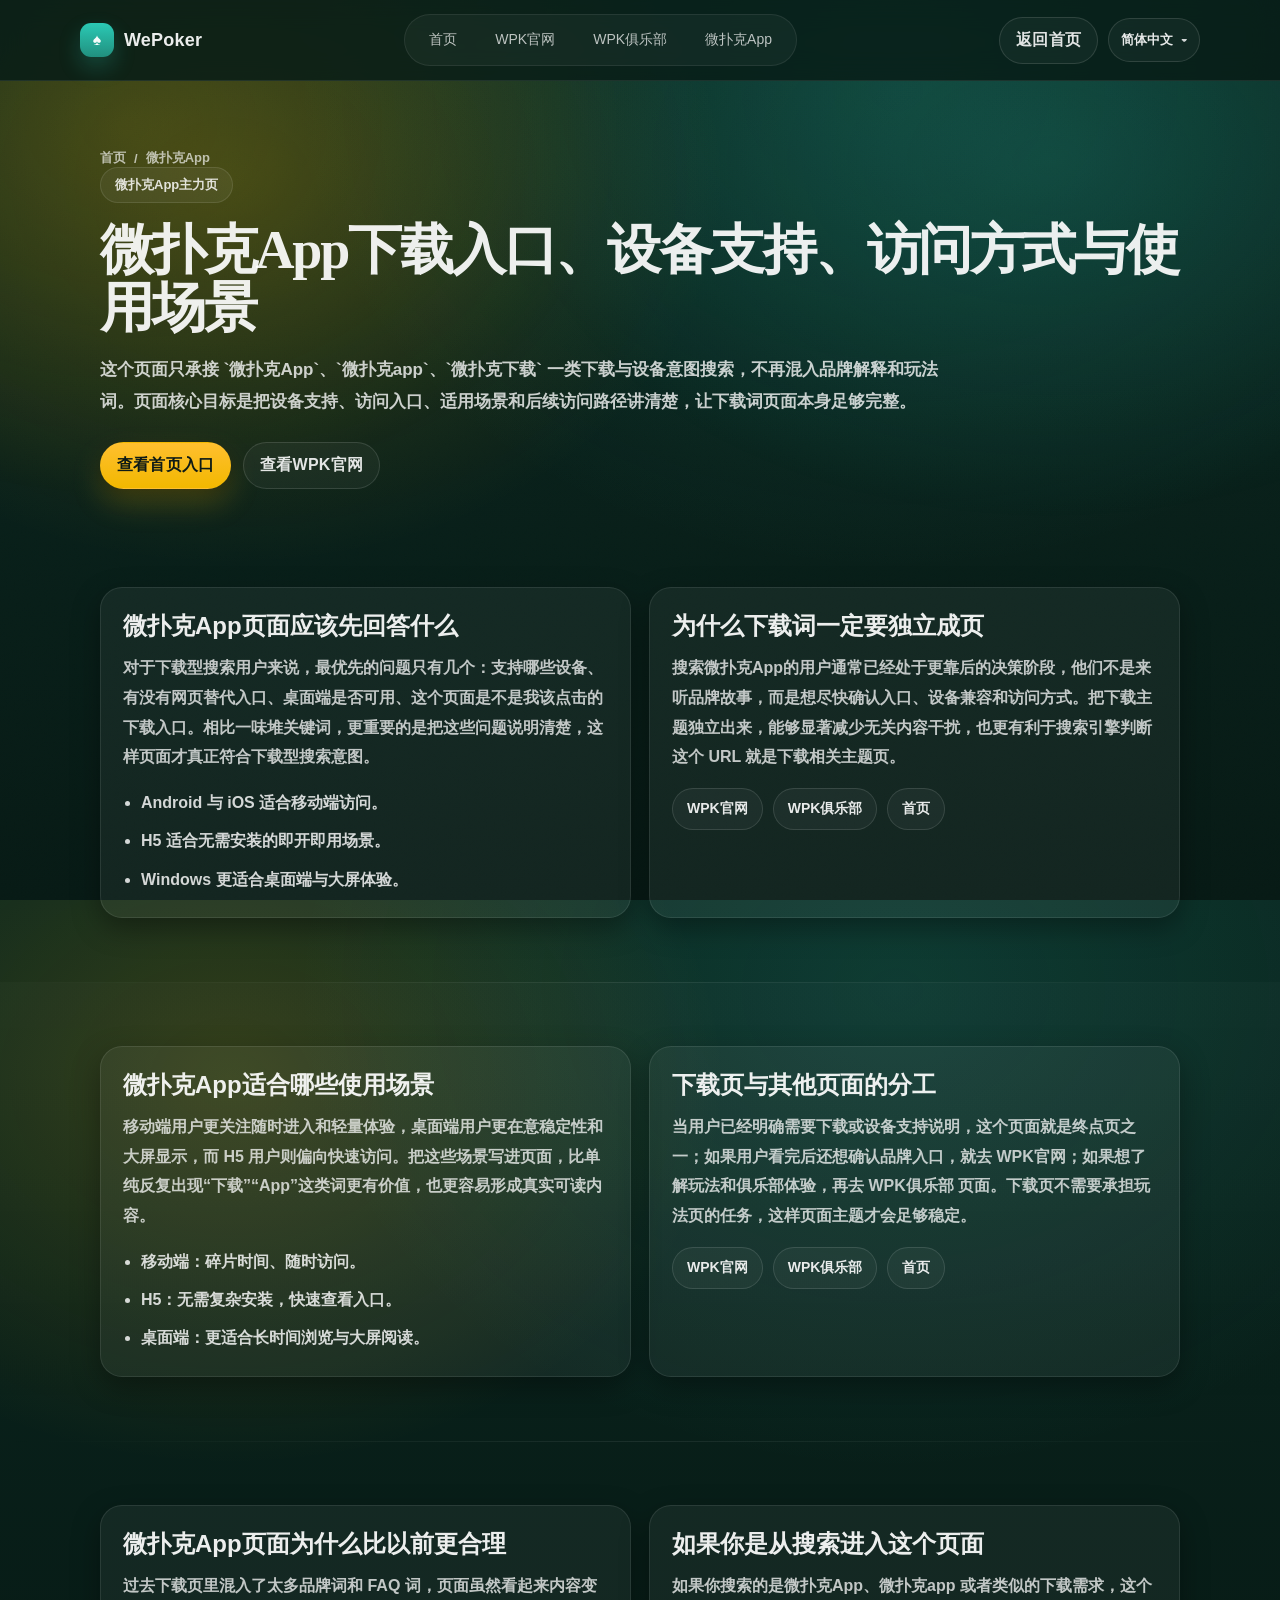
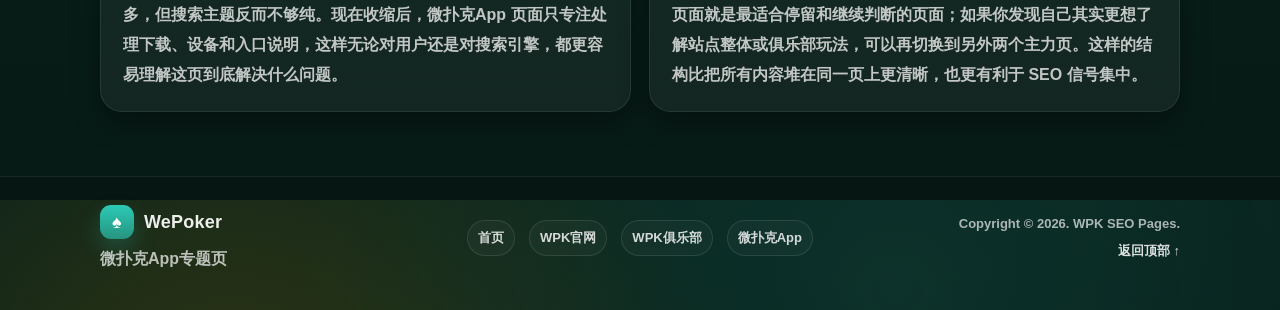
==== commit 9fada69a: "feat: improve domestic seo compatibility" ====
--- a/wepoker-app/index.html
+++ b/wepoker-app/index.html
@@ -3,6 +3,11 @@
   <head>
     <meta charset="UTF-8" />
     <meta name="viewport" content="width=device-width,initial-scale=1" />
+    <meta http-equiv="X-UA-Compatible" content="IE=edge,chrome=1" />
+    <meta name="renderer" content="webkit" />
+    <meta name="force-rendering" content="webkit" />
+    <meta name="applicable-device" content="pc,mobile" />
+    <meta name="format-detection" content="telephone=no,email=no,address=no" />
     <title>微扑克App下载页 - 微扑克App设备支持与访问入口说明</title>
     <meta
       name="description"
@@ -29,12 +34,6 @@
         "inLanguage": "zh-CN"
       }
     </script>
-    <link rel="preconnect" href="https://fonts.googleapis.com" />
-    <link rel="preconnect" href="https://fonts.gstatic.com" crossorigin />
-    <link
-      href="https://fonts.googleapis.com/css2?family=Noto+Sans+SC:wght@300;400;500;600;700&family=Noto+Serif+SC:wght@400;600;700&display=swap"
-      rel="stylesheet"
-    />
     <link rel="stylesheet" href="../styles/site.css" />
   </head>
   <body>
--- a/styles/site.css
+++ b/styles/site.css
@@ -15,8 +15,9 @@
   --radius: 18px;
   --radius-sm: 14px;
   --container: 1120px;
-  --serif: "Noto Serif SC", serif;
-  --sans: "Noto Sans SC", ui-sans-serif, system-ui, -apple-system, "Segoe UI", sans-serif;
+  --serif: "Songti SC", "STSong", "SimSun", "Noto Serif CJK SC", serif;
+  --sans: -apple-system, BlinkMacSystemFont, "Segoe UI", "PingFang SC", "Hiragino Sans GB", "Microsoft YaHei",
+    "Noto Sans CJK SC", "Source Han Sans SC", Arial, sans-serif;
 }
 
 * {
@@ -1466,7 +1467,26 @@
   .hero-title,
   .hero-subtitle,
   .hero-tagline {
-    display: none;
+    display: block;
+    grid-column: 1 / -1;
+    text-align: left;
+  }
+
+  .hero-title {
+    margin-top: 12px;
+    font-size: clamp(30px, 8vw, 42px);
+    line-height: 1.12;
+  }
+
+  .hero-subtitle {
+    margin-top: 10px;
+    font-size: 17px;
+  }
+
+  .hero-tagline {
+    margin-top: 8px;
+    font-size: 13px;
+    line-height: 1.75;
   }
 
   .trust-row {
@@ -1498,13 +1518,13 @@
 
   .cta {
     grid-column: 1 / -1;
-    grid-row: 3;
+    grid-row: 6;
     margin-top: 14px;
   }
 
   .hero-notes {
     grid-column: 1 / -1;
-    grid-row: 4;
+    grid-row: 7;
     margin-top: 14px;
     gap: 10px;
     grid-template-columns: 1fr;
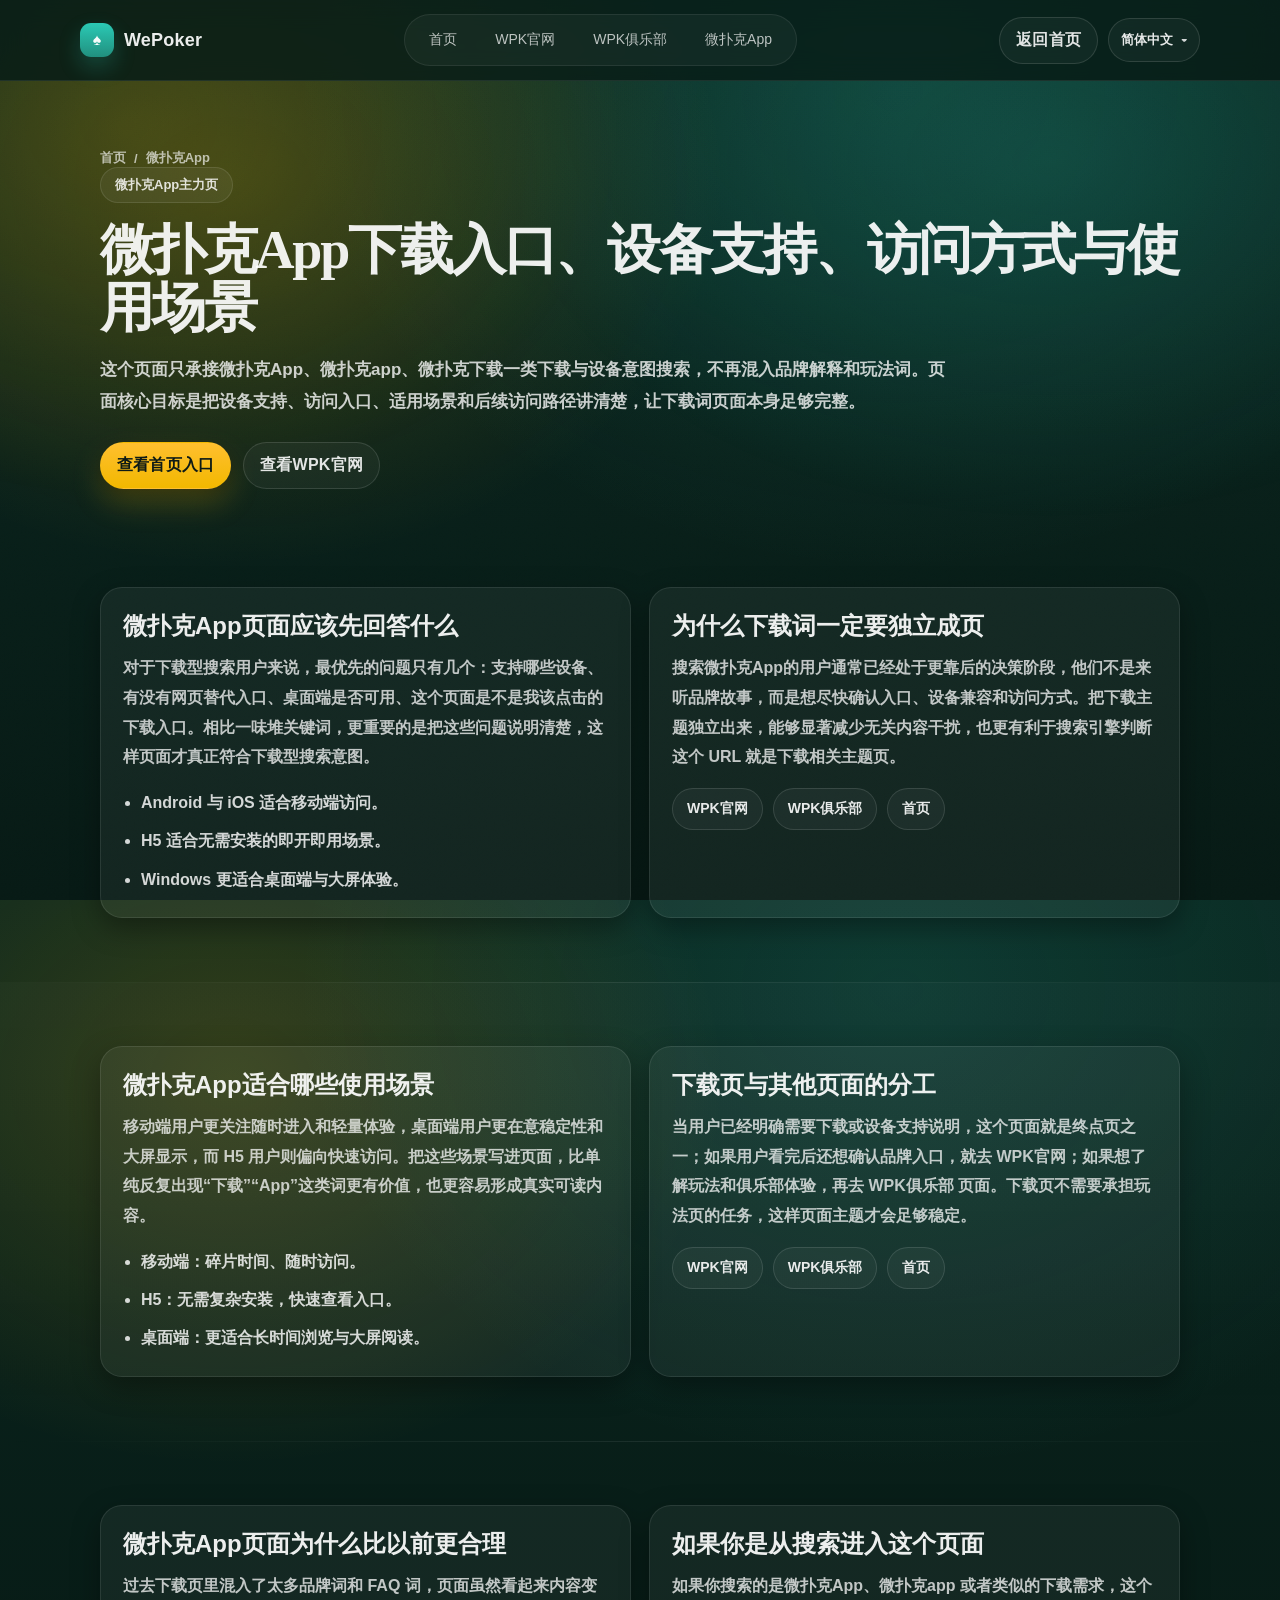
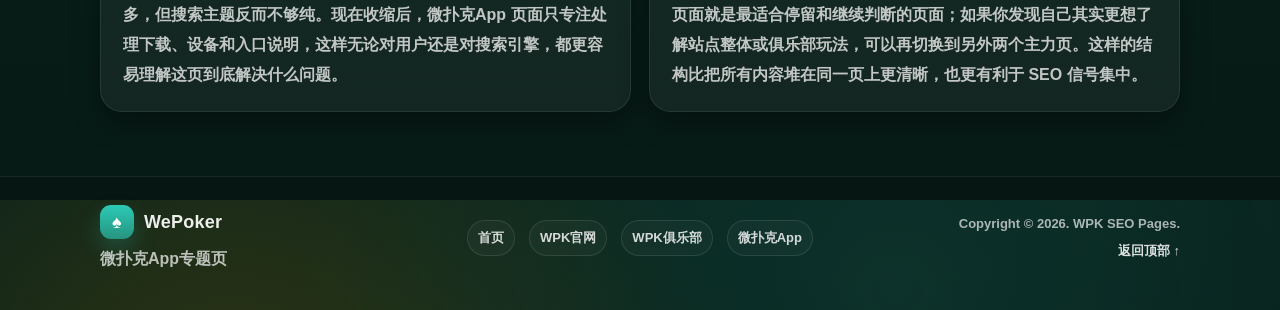
==== commit c5e6c79d: "fix: update canonical and sitemap to production domain" ====
--- a/wepoker-app/index.html
+++ b/wepoker-app/index.html
@@ -14,22 +14,31 @@
       content="微扑克App下载页聚焦微扑克App、微扑克app与下载类搜索，集中说明 Android、iOS、H5、Windows 设备支持、访问入口与使用场景。"
     />
     <meta name="robots" content="index,follow,max-image-preview:large" />
-    <link rel="canonical" href="https://wpk-seo.pages.dev/wepoker-app/" />
+    <link rel="canonical" href="https://web.kc499.com/wepoker-app/" />
+    <meta property="og:locale" content="zh_CN" />
+    <meta property="og:site_name" content="WPK官网 | WePoker 微扑克" />
     <meta property="og:type" content="website" />
     <meta property="og:title" content="微扑克App下载页 - 微扑克App设备支持与访问入口说明" />
     <meta
       property="og:description"
       content="聚焦微扑克App与下载类搜索，说明 Android、iOS、H5、Windows 设备支持、访问入口与使用场景。"
     />
-    <meta property="og:url" content="https://wpk-seo.pages.dev/wepoker-app/" />
-    <meta property="og:image" content="https://wpk-seo.pages.dev/static/banner_1_mobile.png" />
+    <meta property="og:url" content="https://web.kc499.com/wepoker-app/" />
+    <meta property="og:image" content="https://web.kc499.com/static/banner_1_mobile.png" />
+    <meta property="og:image:alt" content="微扑克App页面头图" />
     <meta name="twitter:card" content="summary_large_image" />
+    <meta name="twitter:title" content="微扑克App下载页 - 微扑克App设备支持与访问入口说明" />
+    <meta
+      name="twitter:description"
+      content="微扑克App下载页聚焦微扑克App与下载类搜索，集中说明 Android、iOS、H5、Windows 设备支持、访问入口与使用场景。"
+    />
+    <meta name="twitter:image" content="https://web.kc499.com/static/banner_1_mobile.png" />
     <script type="application/ld+json">
       {
         "@context": "https://schema.org",
         "@type": "WebPage",
         "name": "微扑克App下载页",
-        "url": "https://wpk-seo.pages.dev/wepoker-app/",
+        "url": "https://web.kc499.com/wepoker-app/",
         "description": "微扑克App下载页聚焦微扑克App与下载类搜索，说明 Android、iOS、H5、Windows 设备支持、访问入口与使用场景。",
         "inLanguage": "zh-CN"
       }
@@ -70,7 +79,7 @@
           <div class="breadcrumb"><a href="/">首页</a><span>/</span><span>微扑克App</span></div>
           <div class="page-kicker">微扑克App主力页</div>
           <h1 class="page-title">微扑克App下载入口、设备支持、访问方式与使用场景</h1>
-          <p class="page-lead">这个页面只承接 `微扑克App`、`微扑克app`、`微扑克下载` 一类下载与设备意图搜索，不再混入品牌解释和玩法词。页面核心目标是把设备支持、访问入口、适用场景和后续访问路径讲清楚，让下载词页面本身足够完整。</p>
+          <p class="page-lead">这个页面只承接微扑克App、微扑克app、微扑克下载一类下载与设备意图搜索，不再混入品牌解释和玩法词。页面核心目标是把设备支持、访问入口、适用场景和后续访问路径讲清楚，让下载词页面本身足够完整。</p>
           <div class="page-actions"><a class="btn btn-primary" href="/">查看首页入口</a><a class="btn btn-ghost" href="/wpk/">查看WPK官网</a></div>
         </div>
       </section>
